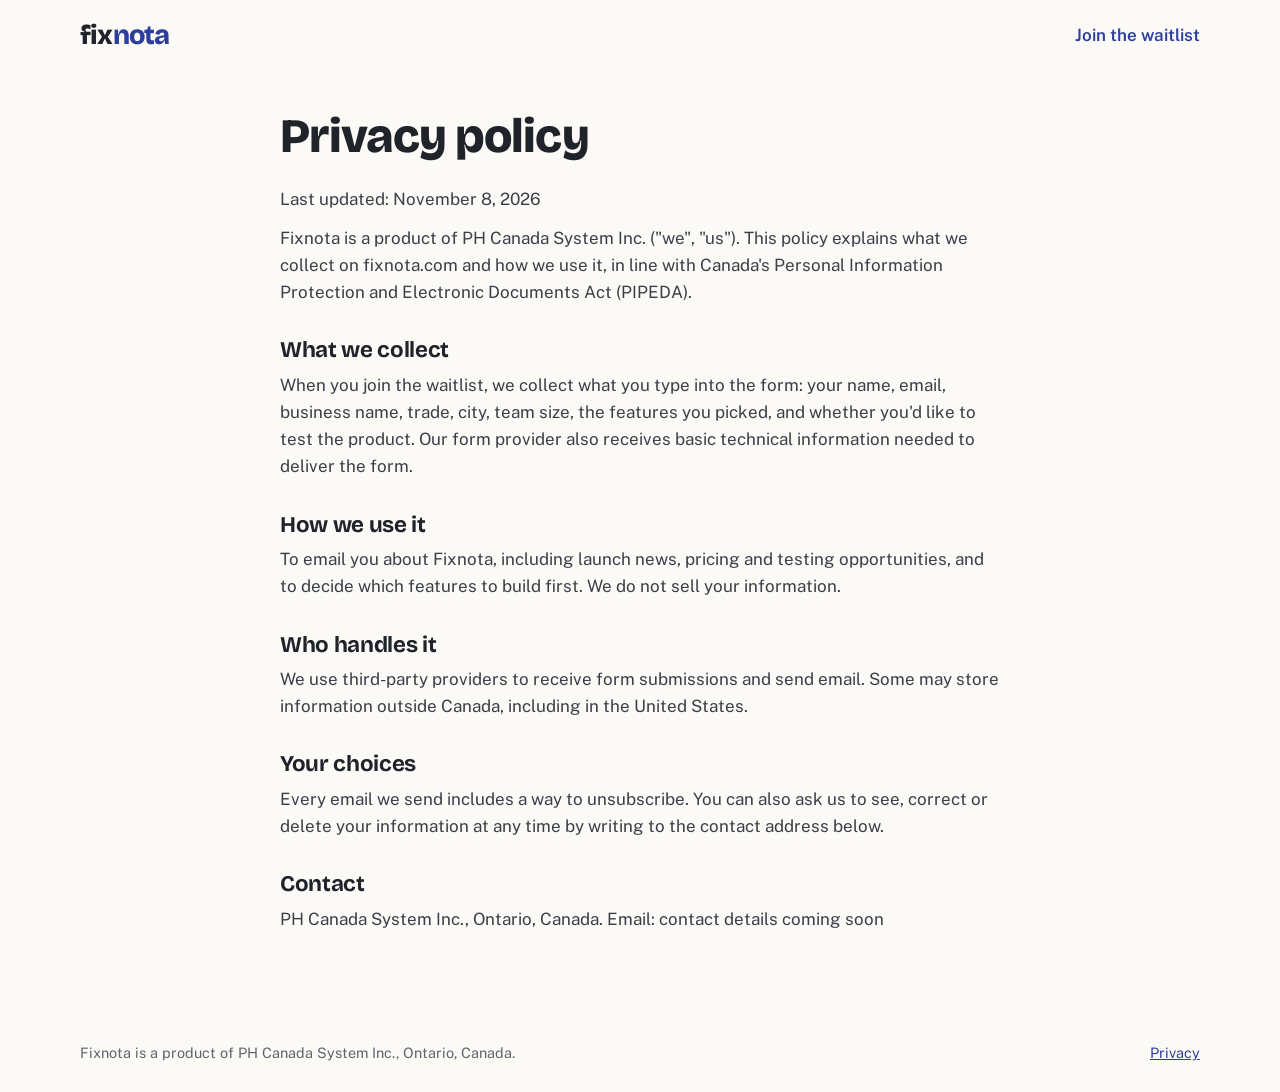
==== privacy.html @ 8d97ae0d "Fixnota waitlist site: home, privacy and thanks pages Co-Authored-By: Claude Opus 5.5 <noreply@anthr" ====
<!doctype html>
<html lang="en">
<head>
  <meta charset="utf-8">
  <meta name="viewport" content="width=device-width, initial-scale=1">
  <title>Privacy policy | Fixnota</title>
  <meta name="description" content="How Fixnota collects and uses personal information.">
  <link rel="preconnect" href="https://fonts.googleapis.com">
  <link rel="preconnect" href="https://fonts.gstatic.com" crossorigin>
  <link href="https://fonts.googleapis.com/css2?family=Bricolage+Grotesque:opsz,wght@12..96,500;12..96,700;12..96,800&family=Public+Sans:wght@400;500;600&family=Courier+Prime:wght@400;700&display=swap" rel="stylesheet">
  <link rel="stylesheet" href="styles.css">
</head>
<body>
  <header class="top">
    <div class="wrap top-row">
      <a class="logo" href="index.html" aria-label="Fixnota home">fix<span>nota</span></a>
      <a class="top-link" href="index.html#join">Join the waitlist</a>
    </div>
  </header>

  <main class="page"><div class="wrap">
<h1>Privacy policy</h1>
<p>Last updated: November 8, 2026</p>
<p>Fixnota is a product of PH Canada System Inc. ("we", "us"). This policy explains what we collect on fixnota.com and how we use it, in line with Canada's Personal Information Protection and Electronic Documents Act (PIPEDA).</p>
<h2>What we collect</h2>
<p>When you join the waitlist, we collect what you type into the form: your name, email, business name, trade, city, team size, the features you picked, and whether you'd like to test the product. Our form provider also receives basic technical information needed to deliver the form.</p>
<h2>How we use it</h2>
<p>To email you about Fixnota, including launch news, pricing and testing opportunities, and to decide which features to build first. We do not sell your information.</p>
<h2>Who handles it</h2>
<p>We use third-party providers to receive form submissions and send email. Some may store information outside Canada, including in the United States.</p>
<h2>Your choices</h2>
<p>Every email we send includes a way to unsubscribe. You can also ask us to see, correct or delete your information at any time by writing to the contact address below.</p>
<h2>Contact</h2>
<p>PH Canada System Inc., Ontario, Canada. Email: <span data-contact-email>contact details coming soon</span></p>
</div></main>

  <footer class="foot">
    <div class="wrap foot-row">
      <p>Fixnota is a product of PH Canada System Inc., Ontario, Canada.</p>
      <p><a href="privacy.html">Privacy</a></p>
    </div>
  </footer>
</body>
</html>
---- styles.css ----
:root {
  --paper: #fbfaf6;
  --canary: #f4e28a;
  --canary-deep: #e8d064;
  --ink: #20242a;
  --carbon: #2c3e9e;
  --carbon-dark: #22307c;
  --steel: #5e646c;
  --rule: #d9d5c7;
  --display: "Bricolage Grotesque", "Arial Narrow", sans-serif;
  --body: "Public Sans", system-ui, sans-serif;
  --typed: "Courier Prime", "Courier New", monospace;
}

* { box-sizing: border-box; }
html { -webkit-text-size-adjust: 100%; }
body {
  margin: 0;
  background: var(--paper);
  color: var(--ink);
  font: 400 1.0625rem/1.6 var(--body);
}
img { max-width: 100%; }
a { color: var(--carbon); }
a:hover { color: var(--carbon-dark); }
:focus-visible { outline: 3px solid var(--carbon); outline-offset: 2px; }

.wrap { width: min(1120px, 100% - 40px); margin-inline: auto; }
.sr { position: absolute; width: 1px; height: 1px; overflow: hidden; clip: rect(0 0 0 0); white-space: nowrap; }
.hp { display: none; }

h1, h2, h3 { font-family: var(--display); line-height: 1.05; margin: 0; }
h1 { font-size: clamp(2.6rem, 6vw, 4.4rem); font-weight: 800; letter-spacing: -0.02em; max-width: 13ch; }
h2 { font-size: clamp(1.9rem, 3.6vw, 2.75rem); font-weight: 700; letter-spacing: -0.015em; }
h3 { font-size: 1.35rem; font-weight: 700; }
p { margin: 0; }

/* Header */
.top { padding: 22px 0; }
.top-row { display: flex; align-items: center; justify-content: space-between; gap: 16px; }
.logo {
  font: 800 1.7rem/1 var(--display);
  color: var(--ink);
  text-decoration: none;
  letter-spacing: -0.03em;
}
.logo span { color: var(--carbon); }
.top-link { font-weight: 600; text-decoration: none; }
.top-link:hover { text-decoration: underline; }

/* Hero */
.hero { padding: 40px 0 96px; }
.hero-grid { display: grid; grid-template-columns: 1.05fr 0.95fr; gap: 64px; align-items: center; }
.lede { margin-top: 24px; font-size: 1.2rem; max-width: 34em; color: #3a3f47; }
.note { margin-top: 14px; font-size: 0.92rem; color: var(--steel); }

/* Forms */
.wl-hero { margin-top: 32px; display: flex; flex-wrap: wrap; gap: 10px; max-width: 560px; }
.wl input, .wl select {
  font: inherit;
  font-size: 1rem;
  padding: 13px 14px;
  border: 1.5px solid var(--ink);
  border-radius: 6px;
  background: #fff;
  color: var(--ink);
  min-width: 0;
}
.wl-hero input { flex: 1 1 220px; }
.wl-hero select { flex: 0 1 200px; }
.wl button {
  font: 700 1.05rem/1 var(--display);
  padding: 15px 22px;
  border: 0;
  border-radius: 6px;
  background: var(--carbon);
  color: #fff;
  cursor: pointer;
}
.wl button:hover { background: var(--carbon-dark); }
.form-msg { flex-basis: 100%; font-weight: 600; color: var(--carbon-dark); min-height: 0; }
.form-msg:empty { display: none; }

/* The quote slip */
.slip { margin: 0; justify-self: center; width: min(440px, 100%); }
.slip-said {
  background: #fff;
  border: 1.5px solid var(--ink);
  border-radius: 14px 14px 14px 4px;
  padding: 16px 18px;
  margin: 0 28px 18px 0;
}
.said-label { font-size: 0.8rem; font-weight: 600; color: var(--steel); margin-bottom: 6px; }
.said { font-size: 0.98rem; line-height: 1.5; }
.slip-paper {
  position: relative;
  background: var(--canary);
  padding: 22px 24px 26px;
  transform: rotate(-1.2deg);
  box-shadow: 0 1px 0 var(--canary-deep), 6px 8px 0 -2px #e9e3cf;
  font-family: var(--typed);
  color: var(--carbon-dark);
}
.slip-paper::before {
  content: "";
  position: absolute; inset: 0 0 auto 0; height: 8px;
  background: radial-gradient(circle at 6px 0, var(--paper) 4px, transparent 4.5px) 0 0 / 14px 8px repeat-x;
}
.slip-head { display: flex; justify-content: space-between; align-items: baseline; border-bottom: 1.5px solid var(--carbon-dark); padding-bottom: 8px; margin-bottom: 6px; }
.slip-title { font: 800 1.5rem/1 var(--display); color: var(--ink); }
.slip-no { font-size: 0.9rem; }
.slip-lines { width: 100%; border-collapse: collapse; font-size: 0.95rem; }
.slip-lines td { padding: 8px 0; border-bottom: 1px dashed rgba(34, 48, 124, 0.35); vertical-align: top; }
.slip-lines td:last-child { text-align: right; white-space: nowrap; padding-left: 12px; }
.slip-lines .total td { border-bottom: 0; font-weight: 700; padding-top: 12px; }
.slip-meta { margin-top: 6px; font-size: 0.92rem; }
.stamp {
  position: absolute; right: 18px; bottom: -14px;
  transform: rotate(-7deg);
  border: 2.5px solid var(--carbon);
  color: var(--carbon);
  background: rgba(251, 250, 246, 0.85);
  padding: 6px 12px;
  font: 700 0.95rem/1 var(--display);
  border-radius: 4px;
}
.slip figcaption { margin-top: 30px; font-size: 0.85rem; color: var(--steel); }

/* One load moment: the slip fills in line by line. */
@media (prefers-reduced-motion: no-preference) {
  .ln { opacity: 0; animation: write 0.45s ease-out forwards; }
  .slip-lines tr:nth-child(1) { animation-delay: 0.5s; }
  .slip-lines tr:nth-child(2) { animation-delay: 0.9s; }
  .slip-lines tr:nth-child(3) { animation-delay: 1.3s; }
  .slip-lines tr:nth-child(4) { animation-delay: 1.8s; }
  .slip-meta { animation-delay: 2.2s; }
  .stamp { animation: stamp 0.35s cubic-bezier(.2, 1.6, .4, 1) 2.8s forwards; }
  @keyframes write { from { opacity: 0; clip-path: inset(0 100% 0 0); } to { opacity: 1; clip-path: inset(0 0 0 0); } }
  @keyframes stamp { from { opacity: 0; transform: rotate(-7deg) scale(1.6); } to { opacity: 1; transform: rotate(-7deg) scale(1); } }
}

/* Steps */
.steps { padding: 88px 0; border-top: 1.5px solid var(--ink); }
.step-list { list-style: none; counter-reset: step; padding: 0; margin: 40px 0 0; display: grid; grid-template-columns: repeat(3, 1fr); gap: 40px; }
.step-list li { counter-increment: step; }
.step-list li::before {
  content: counter(step);
  display: block;
  font: 800 3.4rem/1 var(--display);
  color: var(--carbon);
  margin-bottom: 14px;
}
.step-list p { margin-top: 10px; color: #3a3f47; max-width: 30em; }

/* Difference */
.diff { padding: 88px 0; background: var(--ink); color: var(--paper); }
.diff-grid { display: grid; grid-template-columns: 0.9fr 1.1fr; gap: 64px; }
.diff h2 { max-width: 16ch; }
.diff-list { margin: 0; display: grid; gap: 28px; }
.diff-list div { border-top: 1px solid rgba(251, 250, 246, 0.25); padding-top: 16px; }
.diff-list dt { font: 700 1.25rem/1.2 var(--display); color: var(--canary); }
.diff-list dd { margin: 8px 0 0; color: #d6d4cd; max-width: 34em; }

/* Join */
.join { padding: 96px 0; background: var(--canary); }
.join-grid { display: grid; grid-template-columns: 0.8fr 1.2fr; gap: 56px; align-items: start; }
.join p { margin-top: 16px; max-width: 30em; }
.wl-full { background: var(--paper); border: 1.5px solid var(--ink); border-radius: 10px; padding: 28px; display: grid; gap: 16px; }
.wl-full .row { display: grid; grid-template-columns: 1fr 1fr; gap: 14px; }
.wl-full label { display: grid; gap: 6px; font-size: 0.92rem; font-weight: 600; }
.wl-full fieldset { border: 0; padding: 0; margin: 4px 0 0; display: grid; gap: 8px; }
.wl-full legend { font-weight: 600; font-size: 0.92rem; margin-bottom: 8px; padding: 0; }
.wl-full .check, .wl-full .tester { display: flex; gap: 10px; align-items: flex-start; font-weight: 400; font-size: 1rem; }
.wl-full .check input, .wl-full .tester input { width: 18px; height: 18px; margin-top: 4px; accent-color: var(--carbon); padding: 0; }
.wl-full .check:has(input:disabled) { color: #9a9ea4; }
.wl-full button { justify-self: start; }
.fine { font-size: 0.85rem; color: var(--steel); }
.join .wl-full p.fine { margin-top: 0; }

/* Footer */
.foot { padding: 28px 0; font-size: 0.9rem; color: var(--steel); }
.foot-row { display: flex; justify-content: space-between; gap: 16px; flex-wrap: wrap; }

/* Simple pages */
.page { padding: 40px 0 80px; }
.page .wrap { max-width: 720px; }
.page h1 { font-size: clamp(2.2rem, 5vw, 3rem); max-width: none; margin-bottom: 24px; }
.page h2 { font-size: 1.4rem; margin: 32px 0 10px; }
.page p, .page li { color: #3a3f47; }
.page p + p { margin-top: 12px; }

@media (max-width: 900px) {
  .hero { padding-bottom: 72px; }
  .hero-grid, .diff-grid, .join-grid { grid-template-columns: 1fr; gap: 44px; }
  .step-list { grid-template-columns: 1fr; gap: 32px; }
  .slip-said { margin-right: 0; }
}
@media (max-width: 560px) {
  .wrap { width: calc(100% - 32px); }
  .wl-full { padding: 20px; }
  .wl-full .row { grid-template-columns: 1fr; }
  .wl-hero select, .wl-hero button { flex: 1 1 100%; }
}
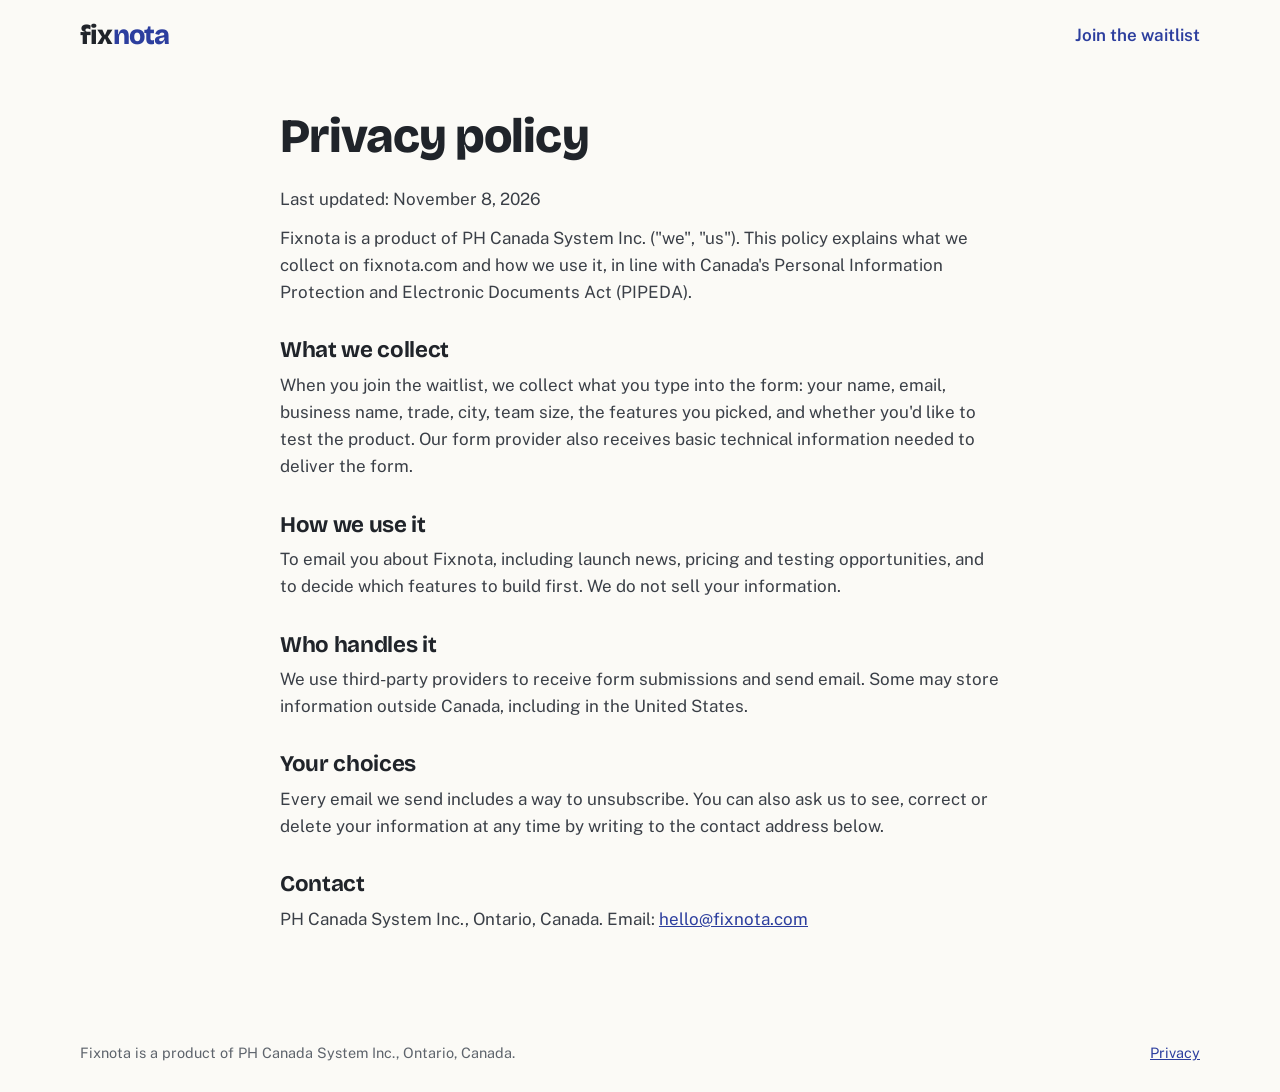
==== commit 876f8862: "Turn on the waitlist form and add the contact email Co-Authored-By: Claude Opus 5.5 <noreply@anthrop" ====
--- a/privacy.html
+++ b/privacy.html
@@ -31,7 +31,7 @@
 <h2>Your choices</h2>
 <p>Every email we send includes a way to unsubscribe. You can also ask us to see, correct or delete your information at any time by writing to the contact address below.</p>
 <h2>Contact</h2>
-<p>PH Canada System Inc., Ontario, Canada. Email: <span data-contact-email>contact details coming soon</span></p>
+<p>PH Canada System Inc., Ontario, Canada. Email: <a href="mailto:hello@fixnota.com">hello@fixnota.com</a></p>
 </div></main>
 
   <footer class="foot">
